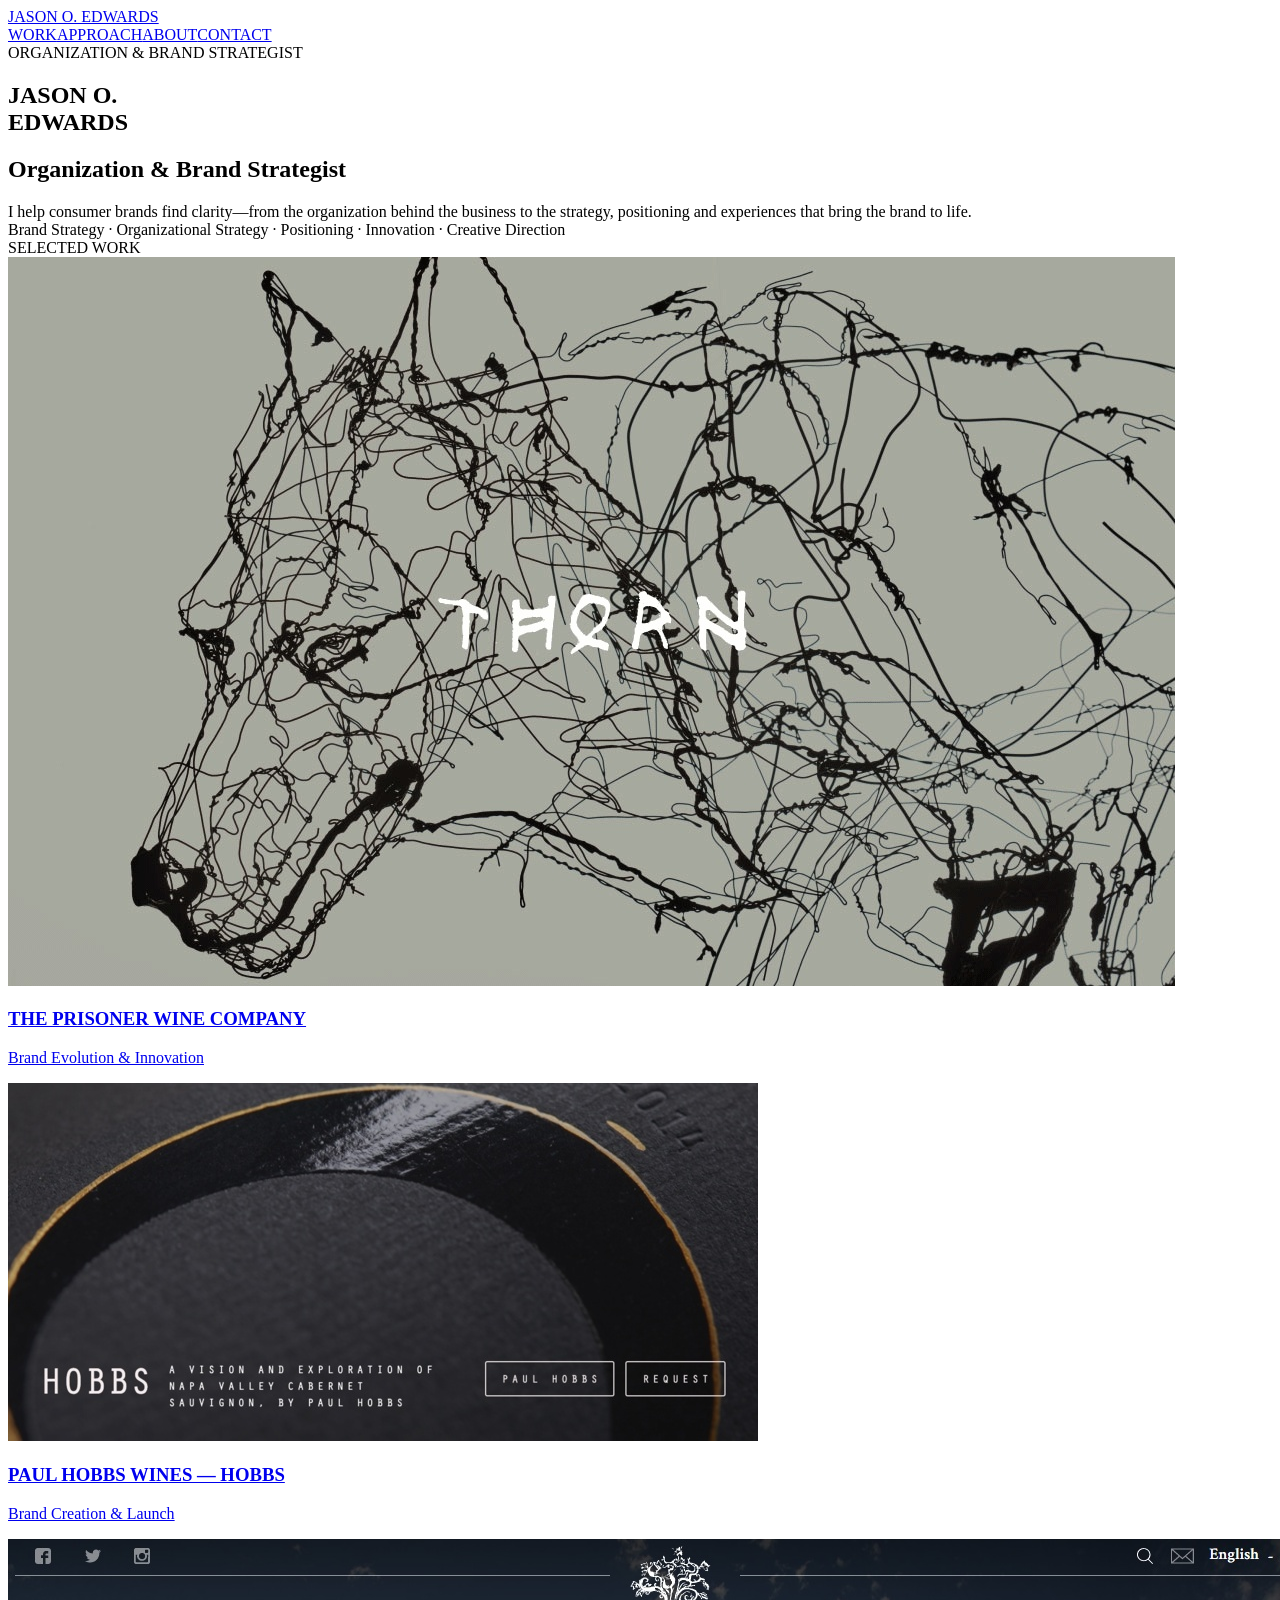
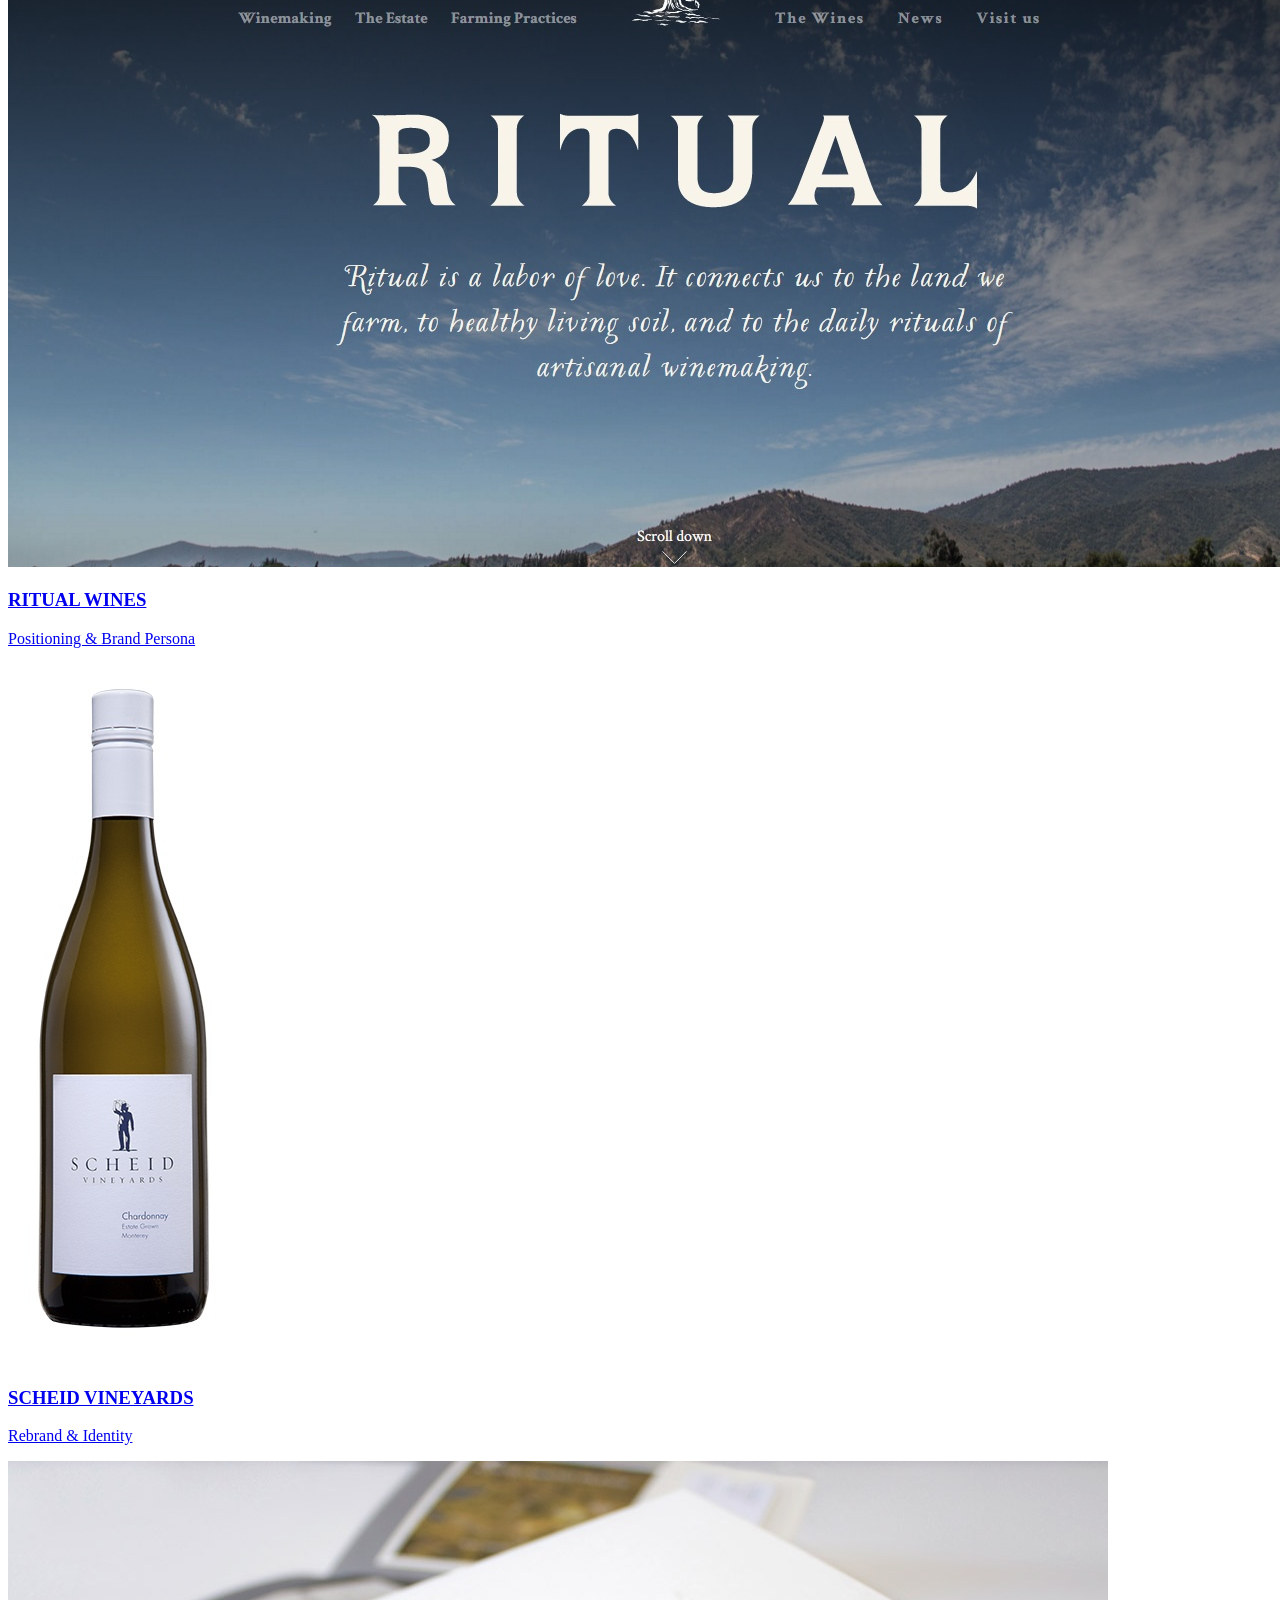
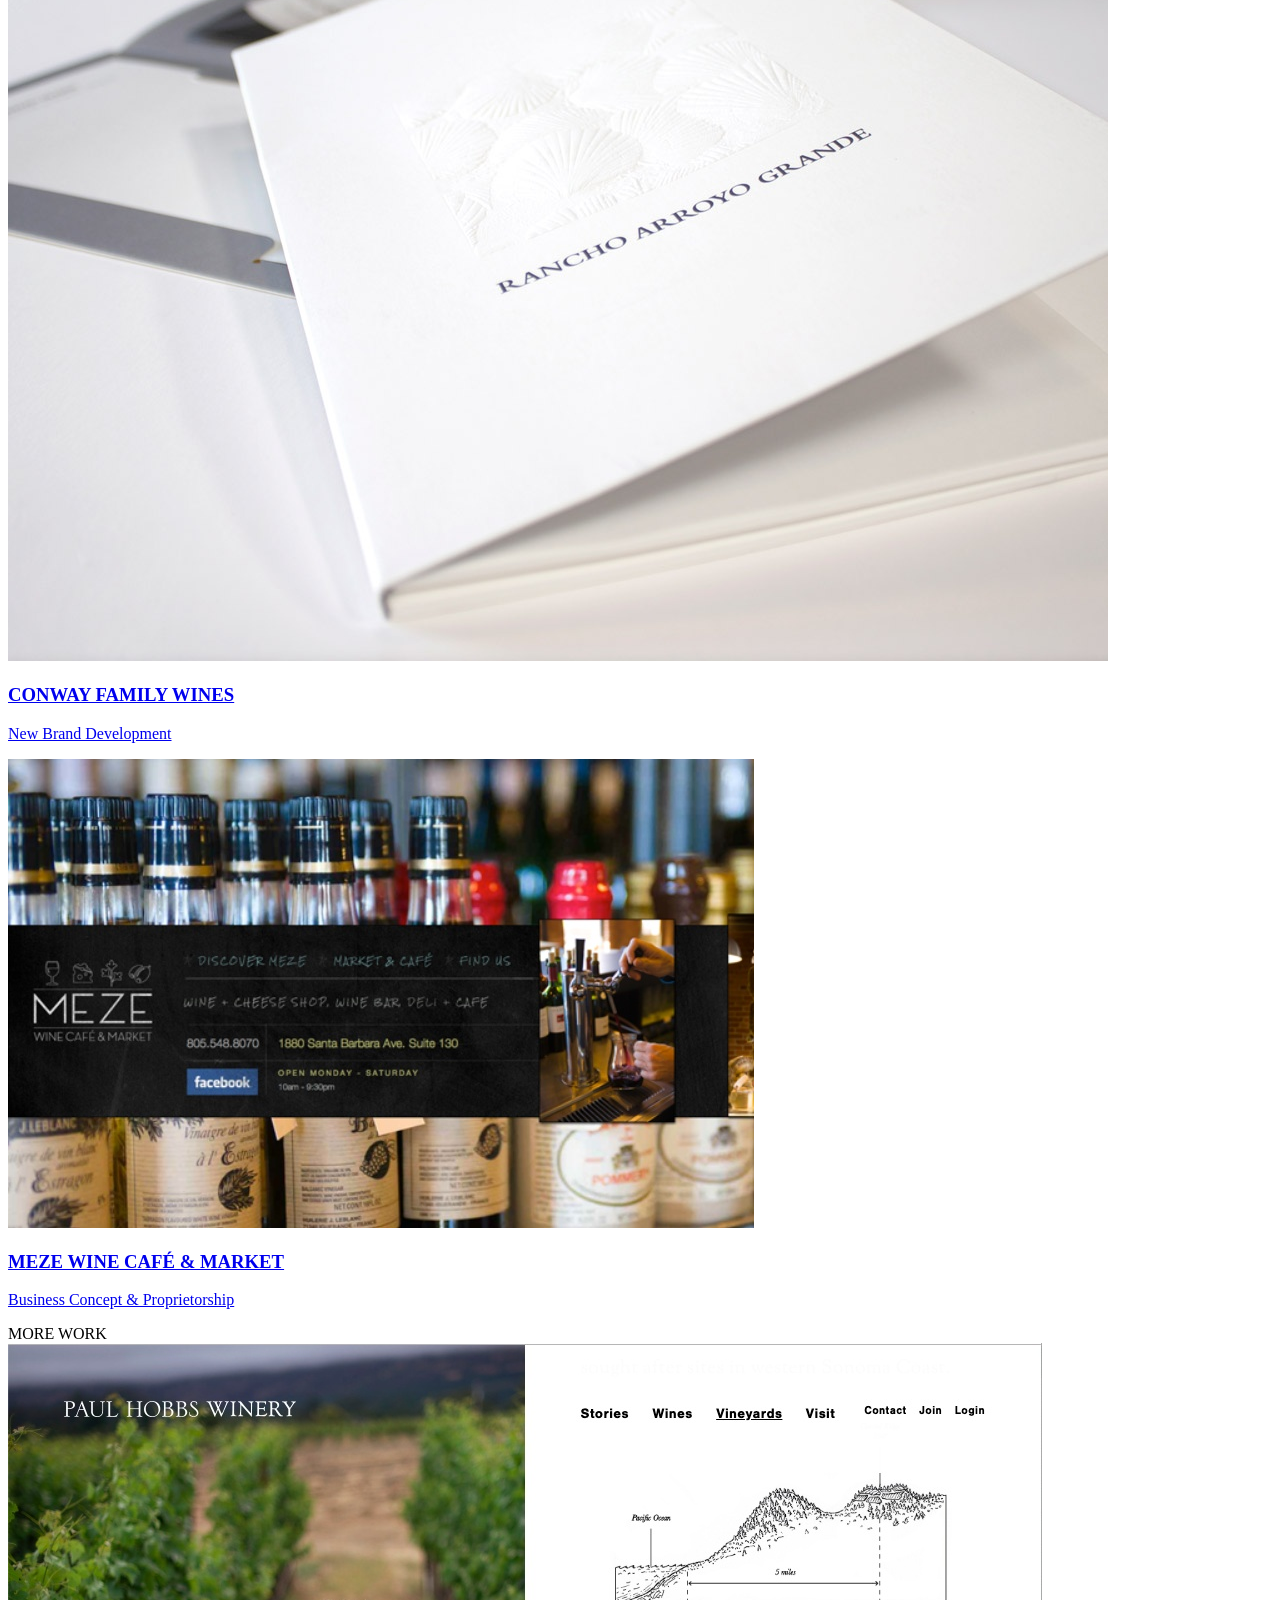
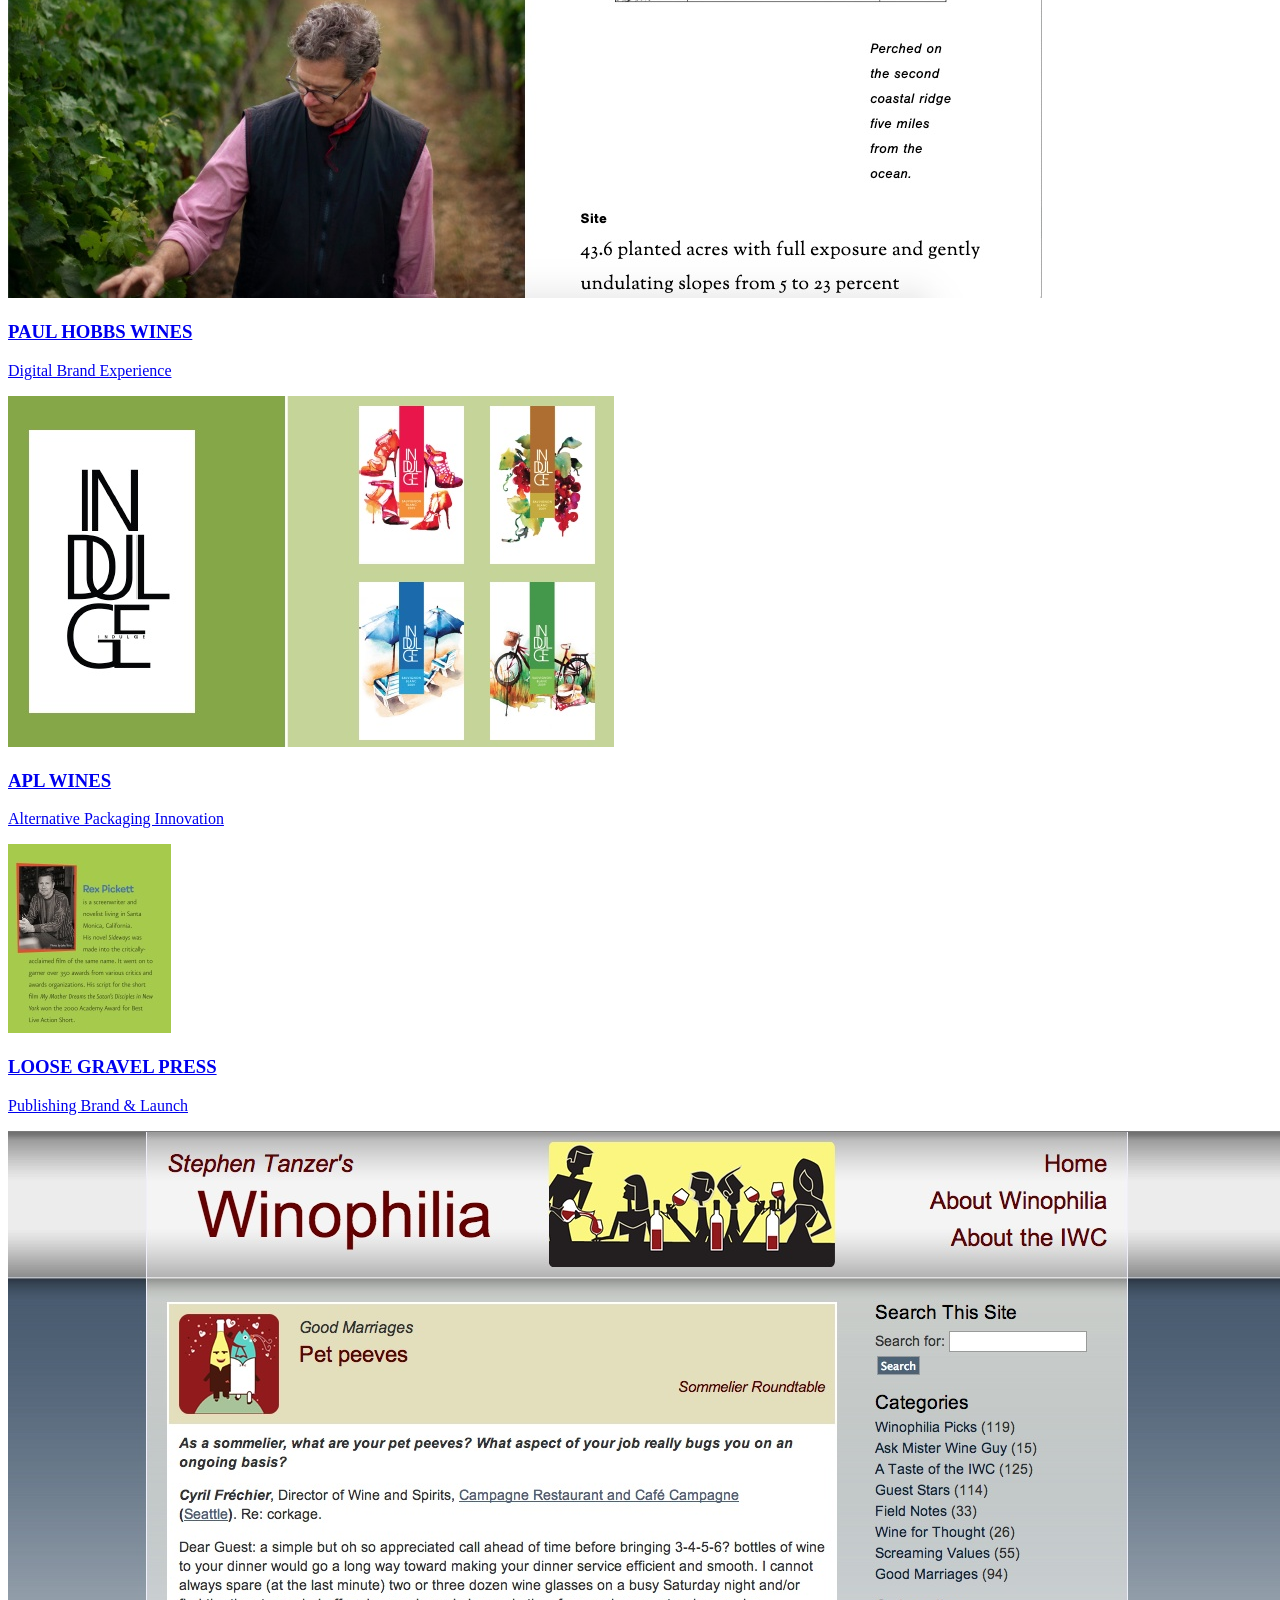
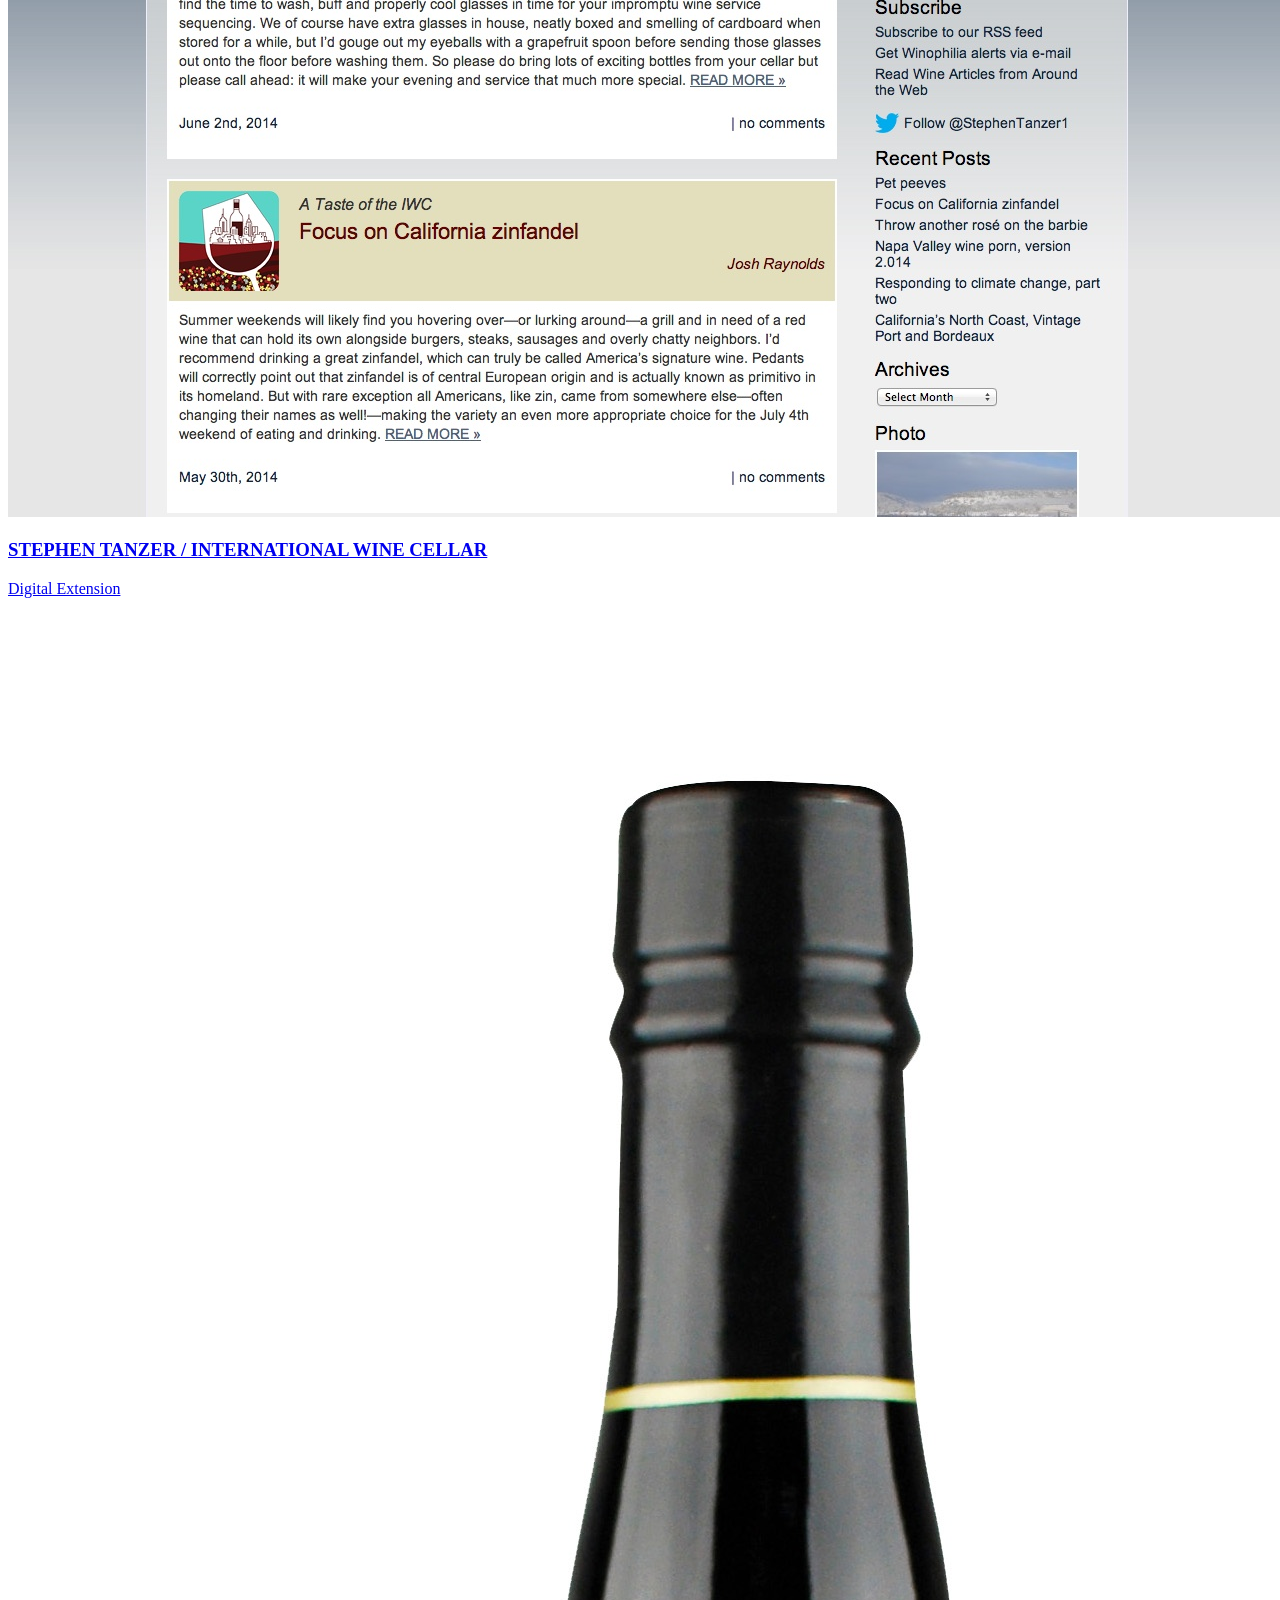
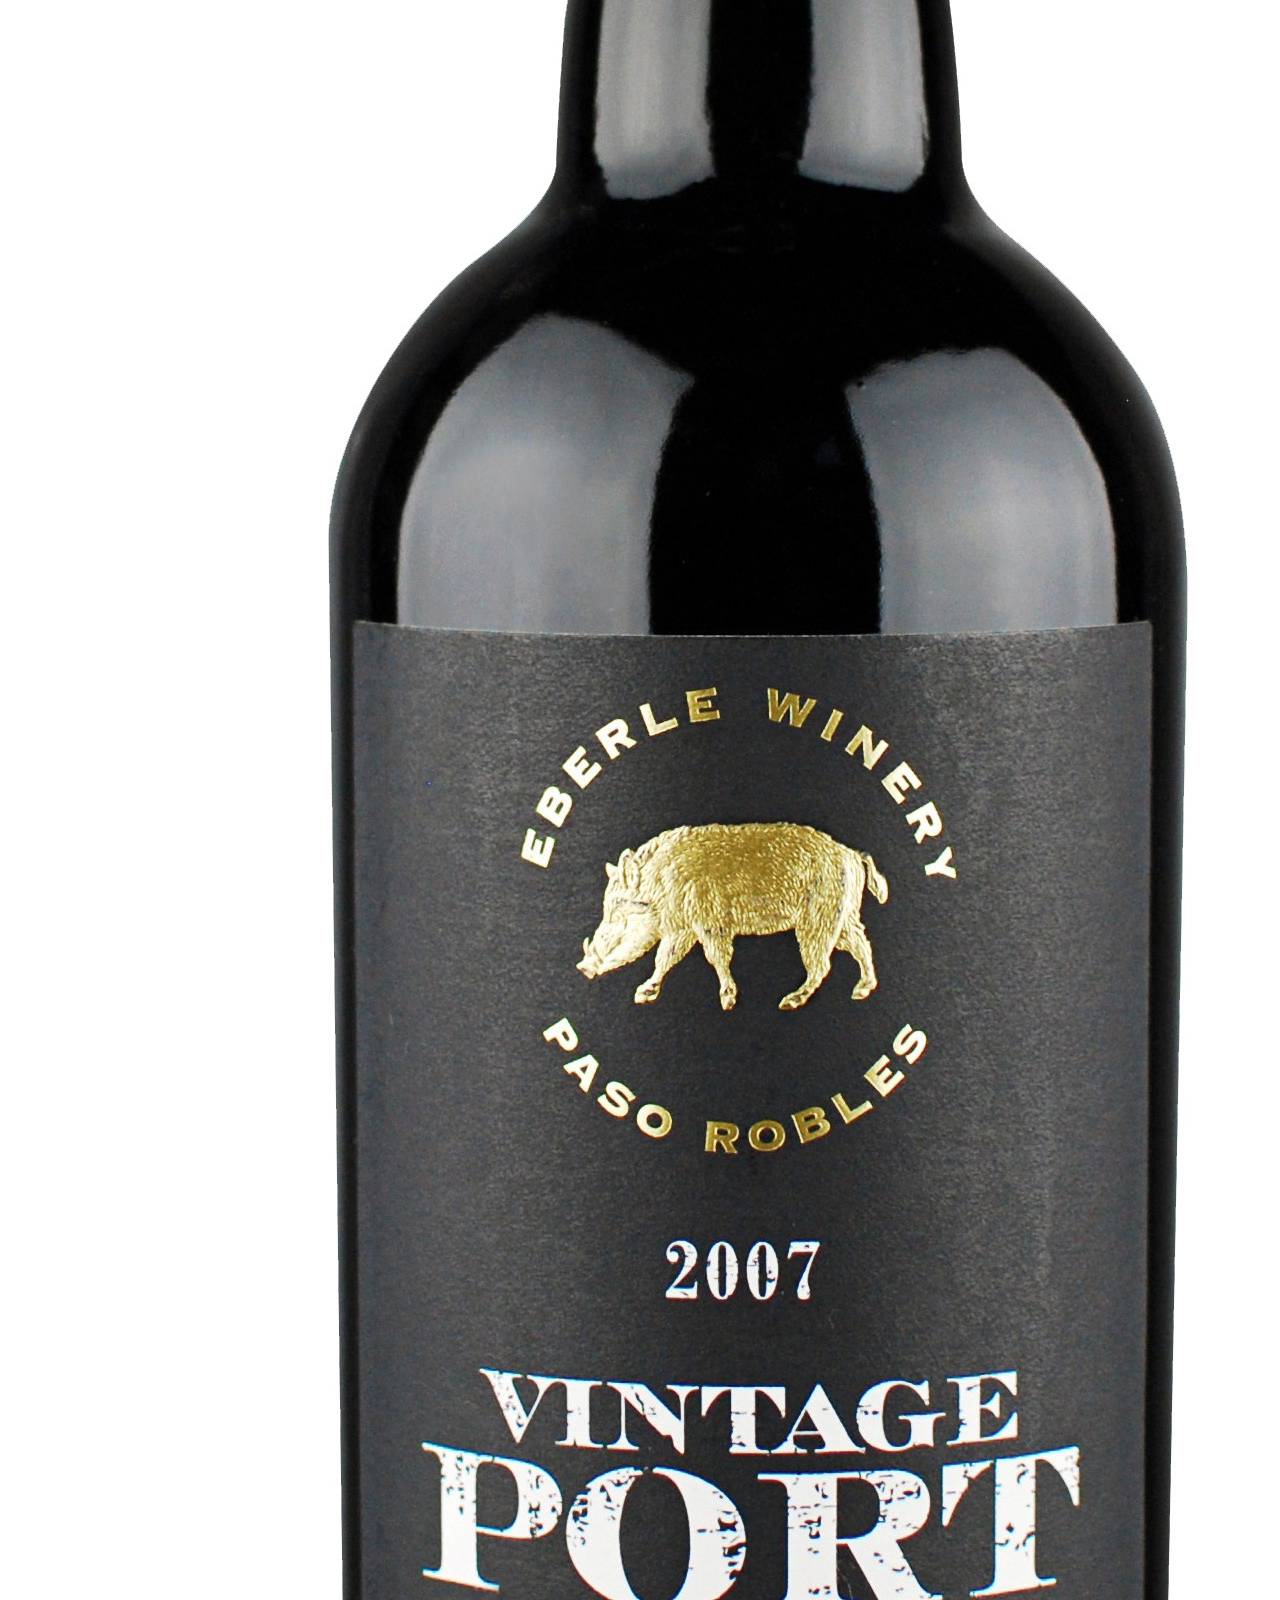
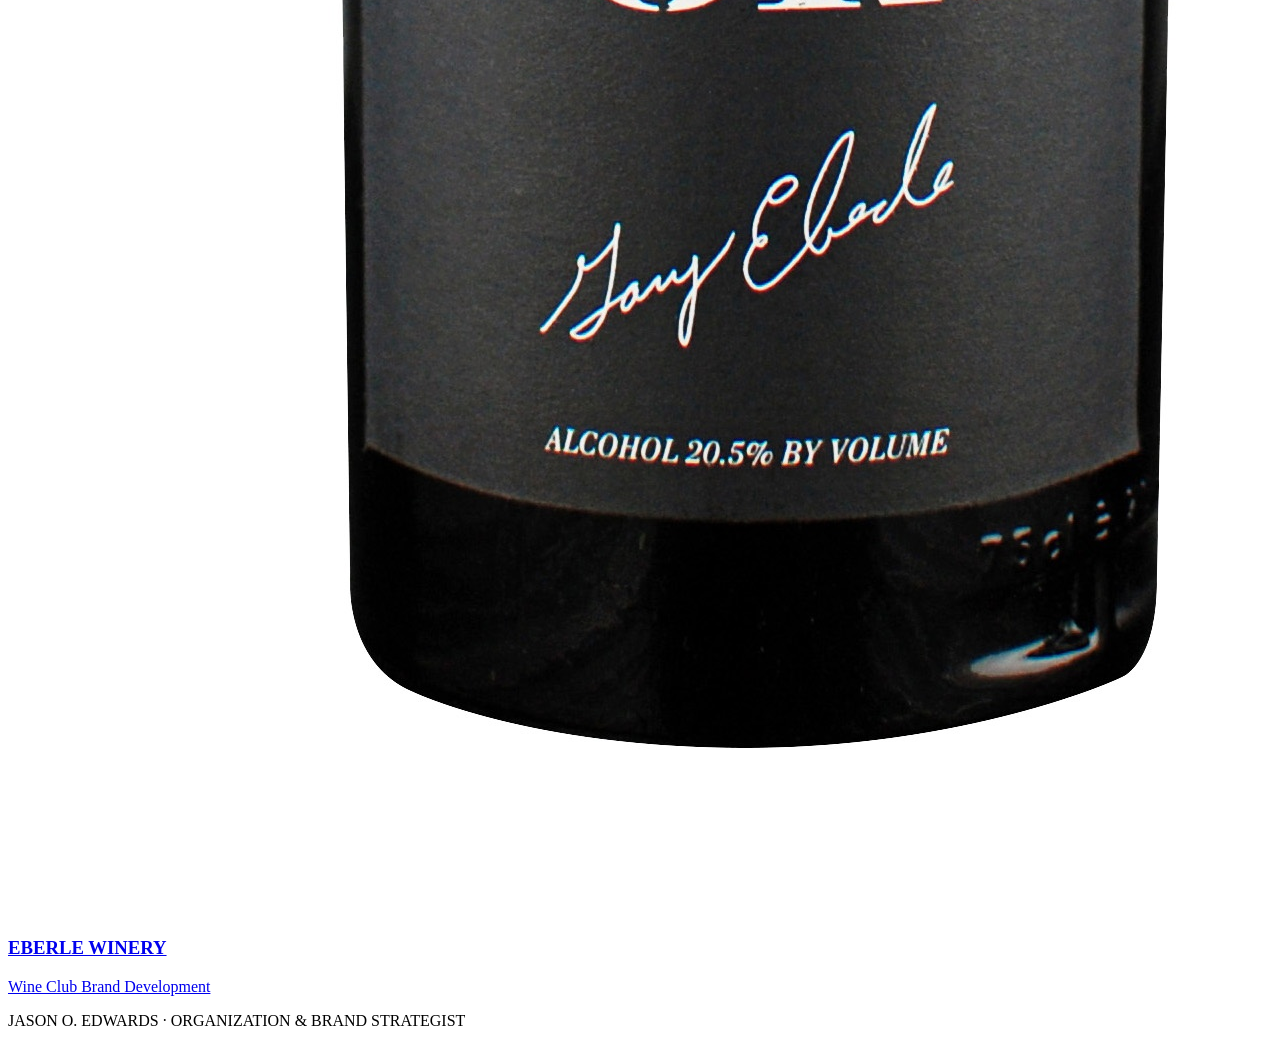
==== index.html @ 6b9a4d17 "Add files via upload" ====
<!doctype html><html><head><meta charset="utf-8"><meta name="viewport" content="width=device-width,initial-scale=1"><title>Jason O. Edwards — Organization &amp; Brand Strategist</title><link rel="stylesheet" href="style.css"></head><body><header><a class="brand" href="index.html">JASON O. EDWARDS</a><nav class="nav"><a href="index.html#work">WORK</a><a href="approach.html">APPROACH</a><a href="about.html">ABOUT</a><a href="contact.html">CONTACT</a></nav></header><main class="wrap"><section class="hero"><div class="eyebrow">ORGANIZATION & BRAND STRATEGIST</div><h1>JASON O.<br>EDWARDS</h1><h2>Organization & Brand Strategist</h2><div class="lede">I help consumer brands find clarity—from the organization behind the business to the strategy, positioning and experiences that bring the brand to life.</div><div class="services">Brand Strategy · Organizational Strategy · Positioning · Innovation · Creative Direction</div></section><section class="section" id="work"><div class="section-title">SELECTED WORK</div><div class="grid"><a class="tile" href="prisoner.html"><img src="assets/projects/prisoner/01.jpg"><h3>THE PRISONER WINE COMPANY</h3><p>Brand Evolution & Innovation</p></a><a class="tile" href="paul-hobbs-hobbs.html"><img src="assets/projects/paul-hobbs-hobbs/01.jpg"><h3>PAUL HOBBS WINES — HOBBS</h3><p>Brand Creation & Launch</p></a><a class="tile" href="ritual.html"><img src="assets/projects/ritual/01.jpg"><h3>RITUAL WINES</h3><p>Positioning & Brand Persona</p></a><a class="tile" href="scheid.html"><img src="assets/projects/scheid/01.jpg"><h3>SCHEID VINEYARDS</h3><p>Rebrand & Identity</p></a><a class="tile" href="conway.html"><img src="assets/projects/conway/01.jpg"><h3>CONWAY FAMILY WINES</h3><p>New Brand Development</p></a><a class="tile" href="meze.html"><img src="assets/projects/meze/01.jpg"><h3>MEZE WINE CAFÉ & MARKET</h3><p>Business Concept & Proprietorship</p></a></div></section><section class="section"><div class="section-title">MORE WORK</div><div class="grid"><a class="tile" href="paul-hobbs-digital.html"><img src="assets/projects/paul-hobbs-digital/01.jpg"><h3>PAUL HOBBS WINES</h3><p>Digital Brand Experience</p></a><a class="tile" href="apl.html"><img src="assets/projects/apl/01.jpg"><h3>APL WINES</h3><p>Alternative Packaging Innovation</p></a><a class="tile" href="loose-gravel.html"><img src="assets/projects/loose-gravel/01.jpg"><h3>LOOSE GRAVEL PRESS</h3><p>Publishing Brand & Launch</p></a><a class="tile" href="tanzer.html"><img src="assets/projects/tanzer/01.jpg"><h3>STEPHEN TANZER / INTERNATIONAL WINE CELLAR</h3><p>Digital Extension</p></a><a class="tile" href="eberle.html"><img src="assets/projects/eberle/01.jpg"><h3>EBERLE WINERY</h3><p>Wine Club Brand Development</p></a></div></section></main><footer>JASON O. EDWARDS · ORGANIZATION & BRAND STRATEGIST</footer></body></html>
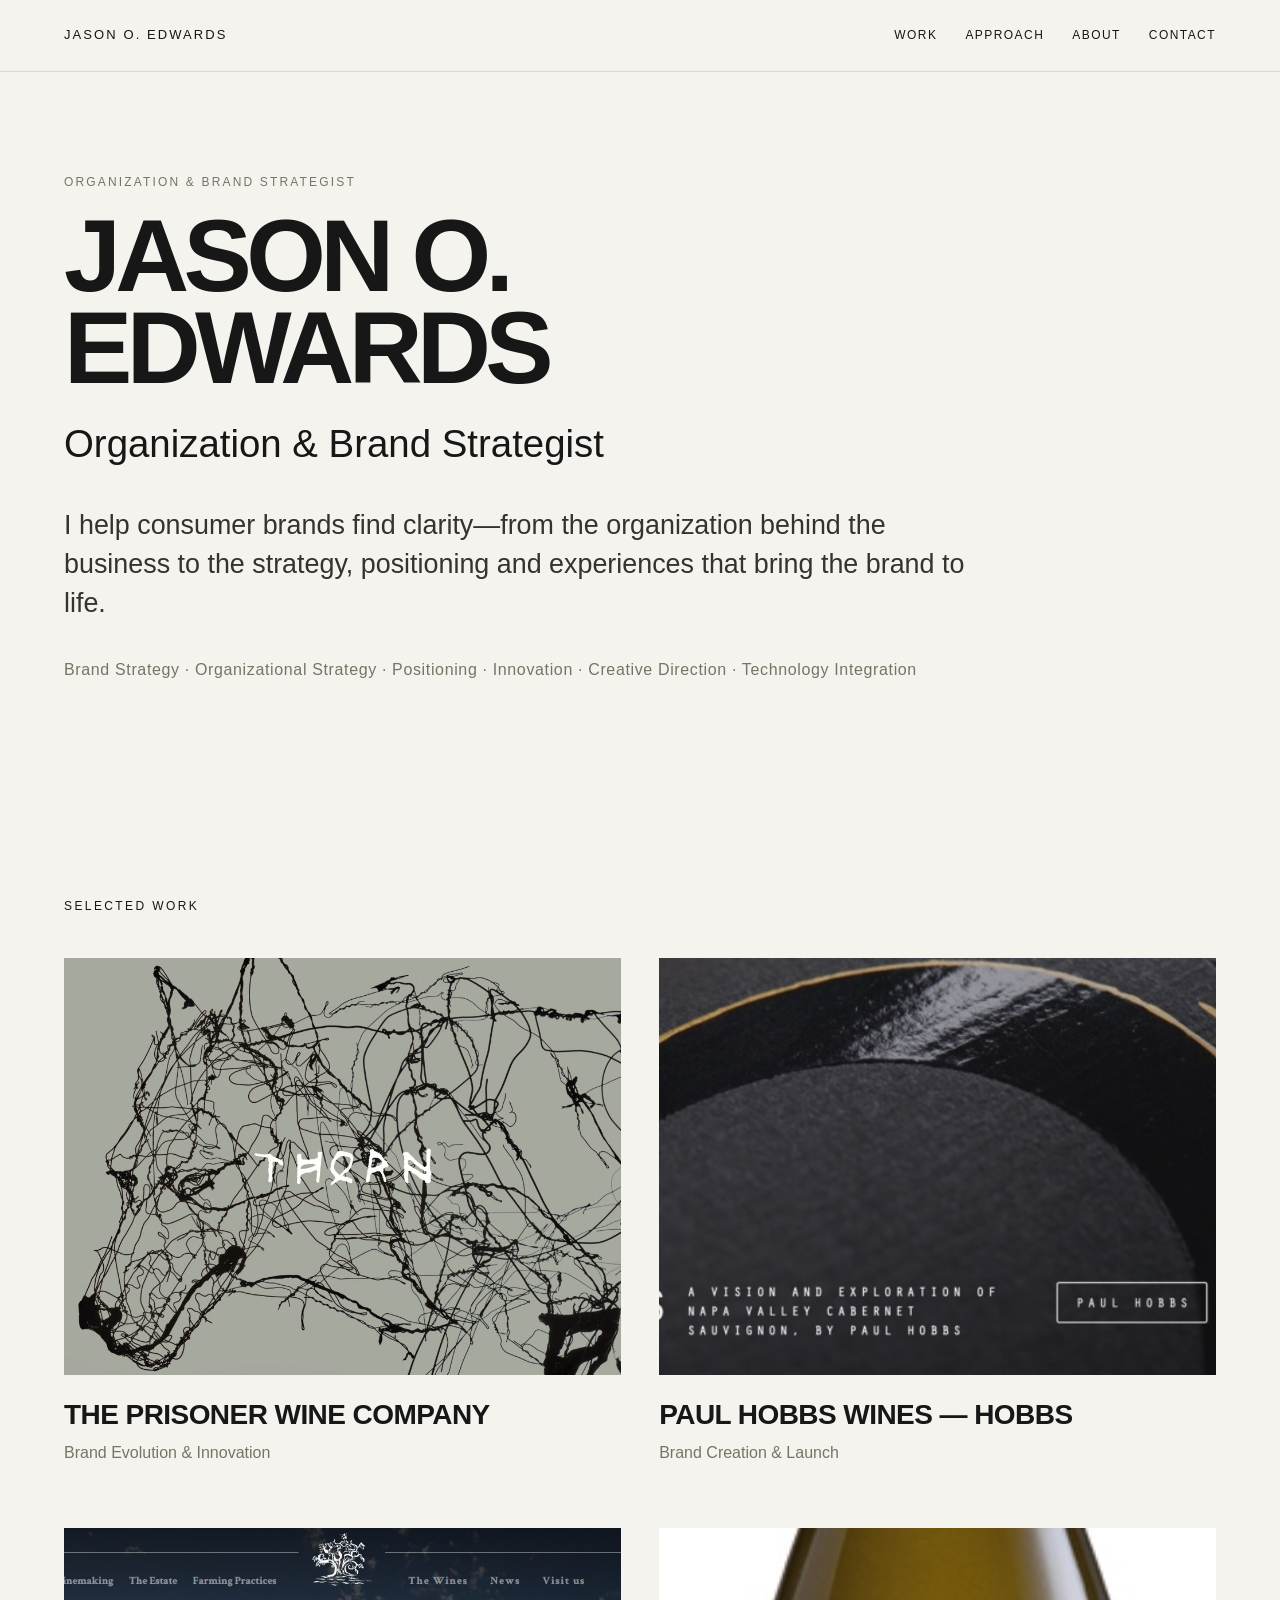
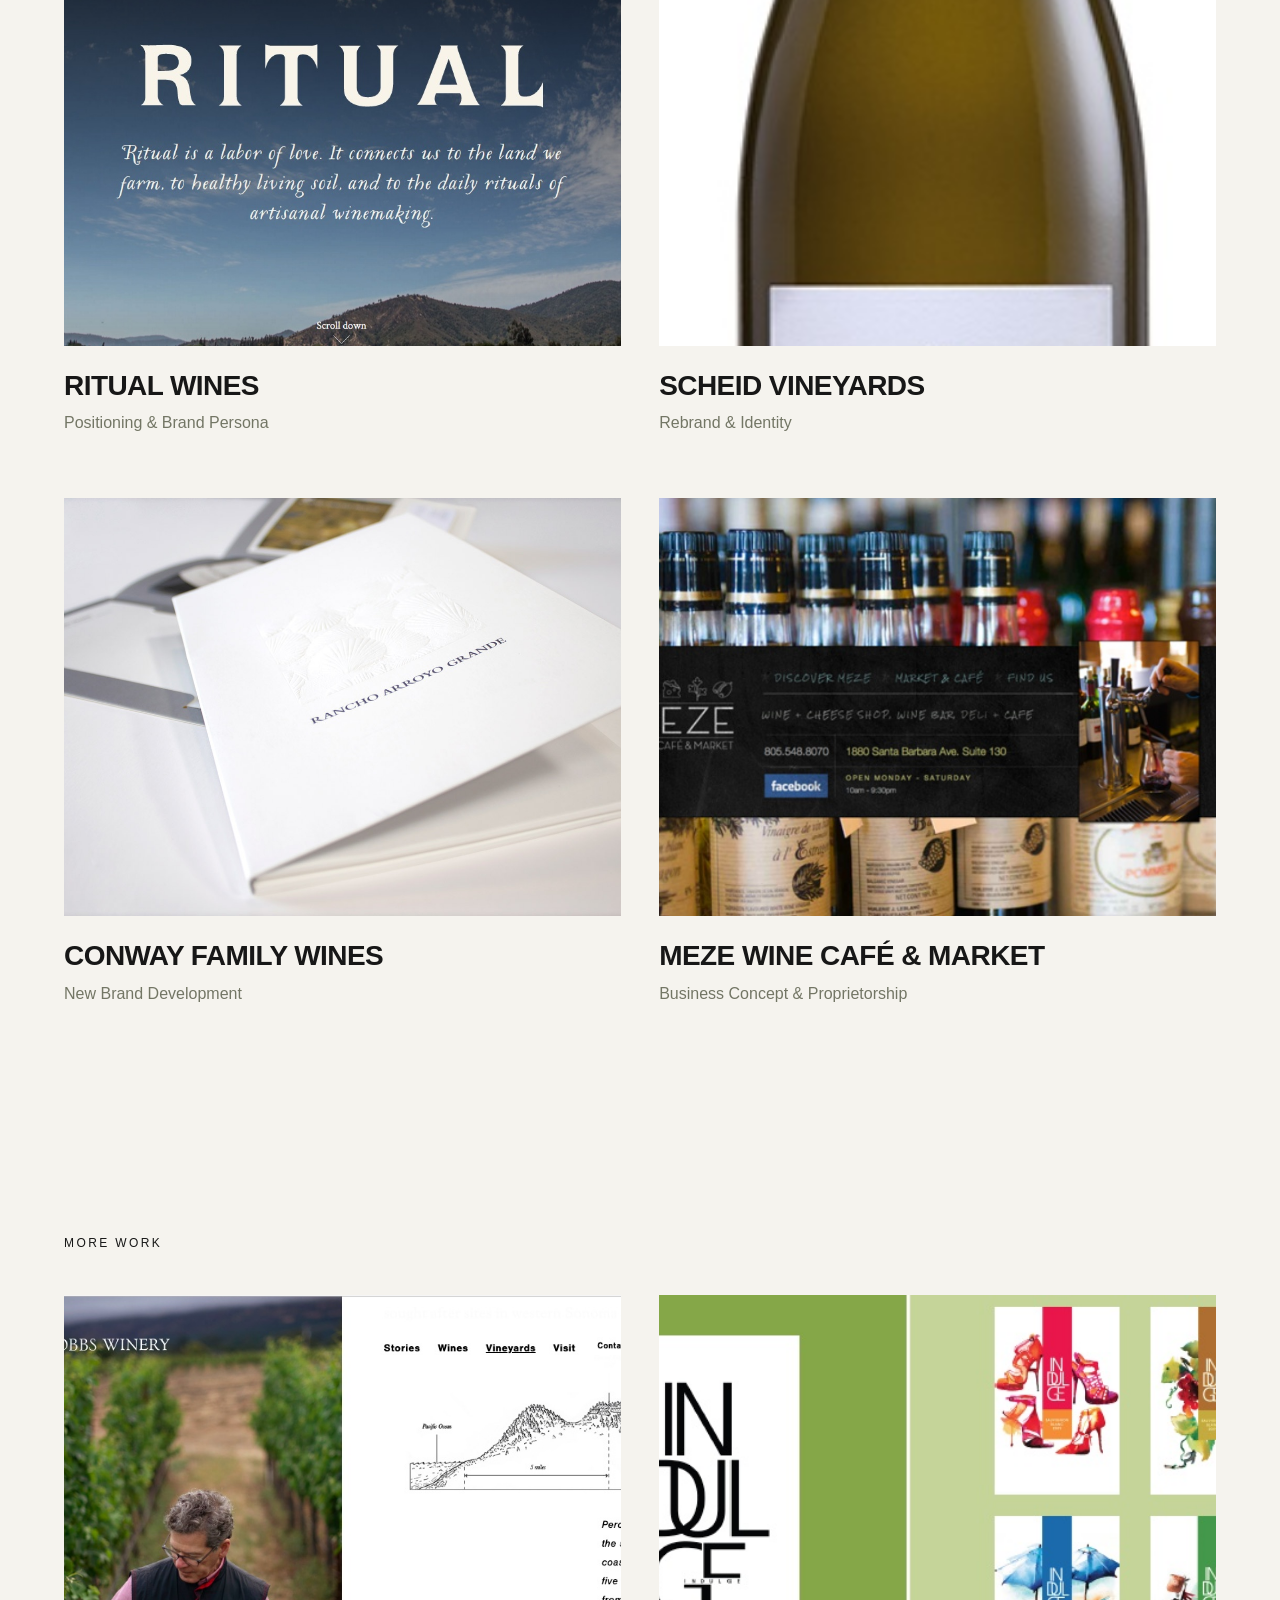
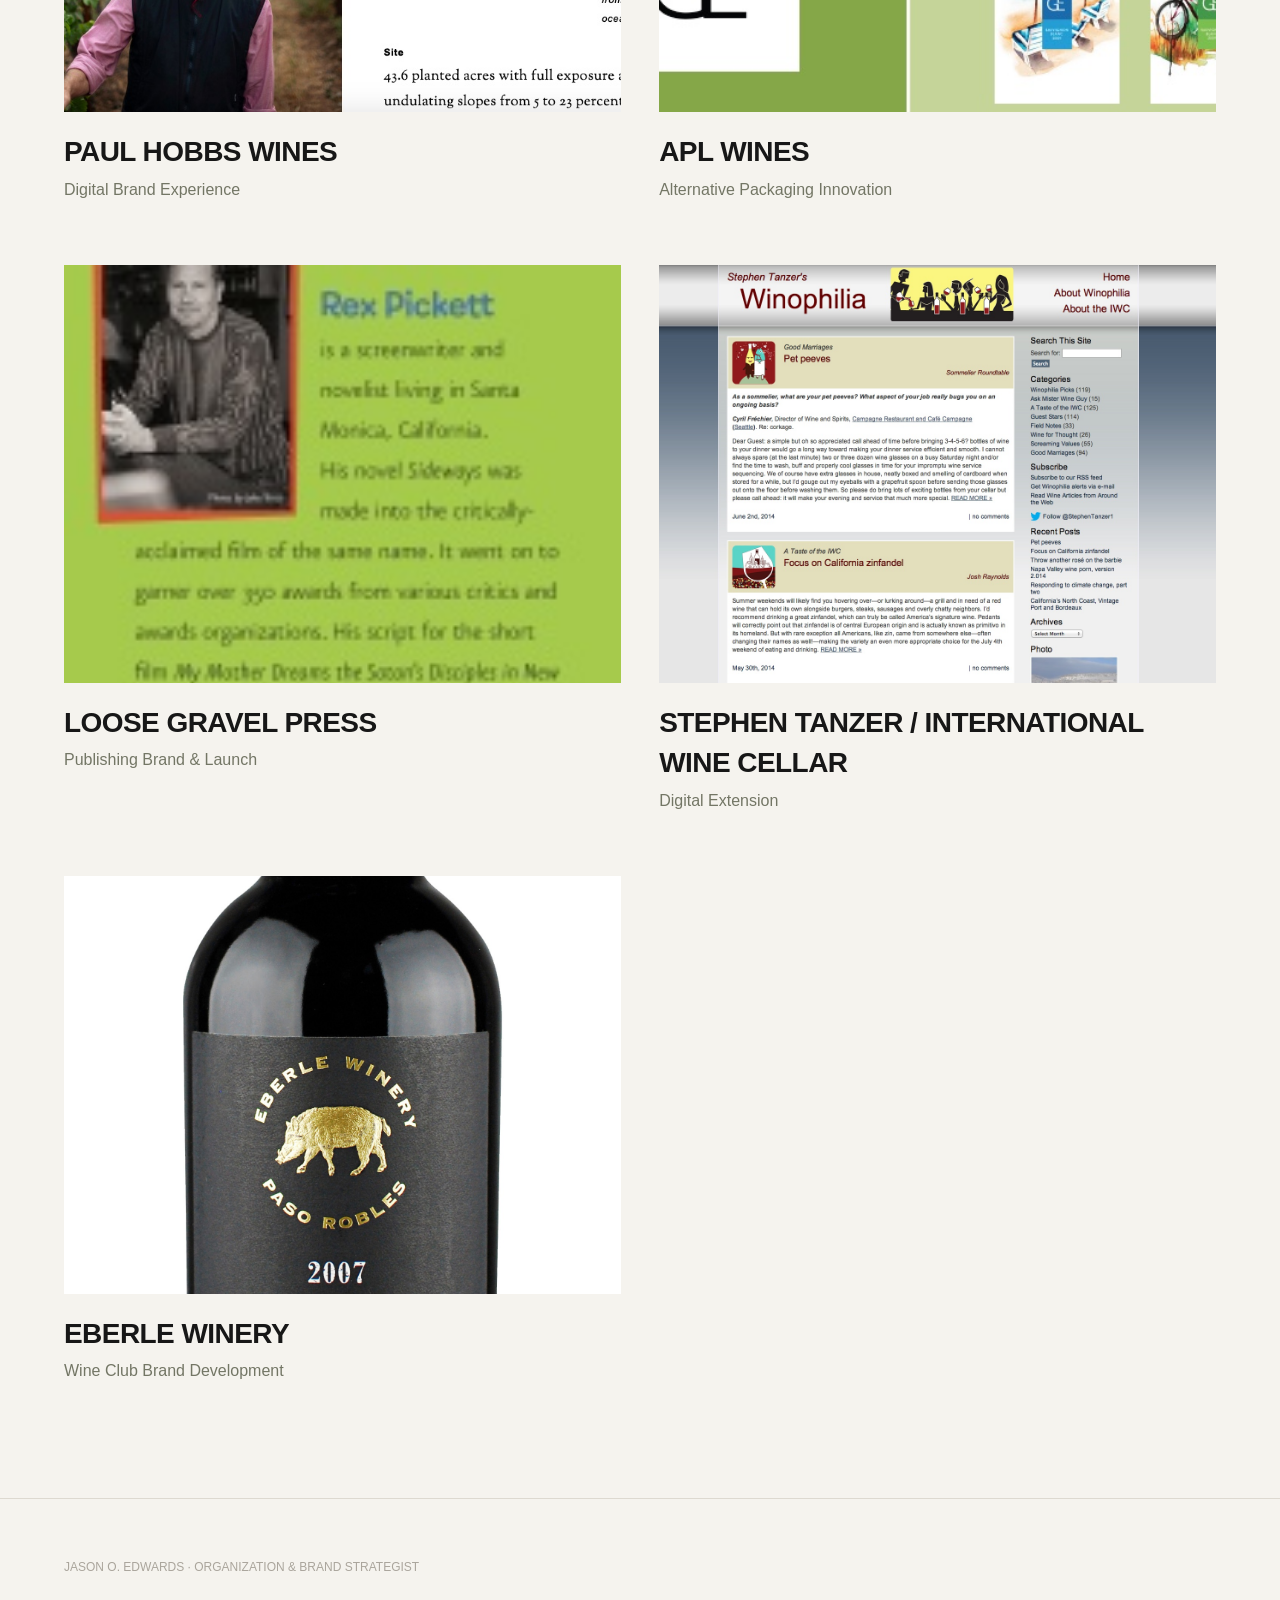
==== commit 85d780f7: "Update index.html" ====
--- a/index.html
+++ b/index.html
@@ -1 +1 @@
-<!doctype html><html><head><meta charset="utf-8"><meta name="viewport" content="width=device-width,initial-scale=1"><title>Jason O. Edwards — Organization &amp; Brand Strategist</title><link rel="stylesheet" href="style.css"></head><body><header><a class="brand" href="index.html">JASON O. EDWARDS</a><nav class="nav"><a href="index.html#work">WORK</a><a href="approach.html">APPROACH</a><a href="about.html">ABOUT</a><a href="contact.html">CONTACT</a></nav></header><main class="wrap"><section class="hero"><div class="eyebrow">ORGANIZATION & BRAND STRATEGIST</div><h1>JASON O.<br>EDWARDS</h1><h2>Organization & Brand Strategist</h2><div class="lede">I help consumer brands find clarity—from the organization behind the business to the strategy, positioning and experiences that bring the brand to life.</div><div class="services">Brand Strategy · Organizational Strategy · Positioning · Innovation · Creative Direction</div></section><section class="section" id="work"><div class="section-title">SELECTED WORK</div><div class="grid"><a class="tile" href="prisoner.html"><img src="assets/projects/prisoner/01.jpg"><h3>THE PRISONER WINE COMPANY</h3><p>Brand Evolution & Innovation</p></a><a class="tile" href="paul-hobbs-hobbs.html"><img src="assets/projects/paul-hobbs-hobbs/01.jpg"><h3>PAUL HOBBS WINES — HOBBS</h3><p>Brand Creation & Launch</p></a><a class="tile" href="ritual.html"><img src="assets/projects/ritual/01.jpg"><h3>RITUAL WINES</h3><p>Positioning & Brand Persona</p></a><a class="tile" href="scheid.html"><img src="assets/projects/scheid/01.jpg"><h3>SCHEID VINEYARDS</h3><p>Rebrand & Identity</p></a><a class="tile" href="conway.html"><img src="assets/projects/conway/01.jpg"><h3>CONWAY FAMILY WINES</h3><p>New Brand Development</p></a><a class="tile" href="meze.html"><img src="assets/projects/meze/01.jpg"><h3>MEZE WINE CAFÉ & MARKET</h3><p>Business Concept & Proprietorship</p></a></div></section><section class="section"><div class="section-title">MORE WORK</div><div class="grid"><a class="tile" href="paul-hobbs-digital.html"><img src="assets/projects/paul-hobbs-digital/01.jpg"><h3>PAUL HOBBS WINES</h3><p>Digital Brand Experience</p></a><a class="tile" href="apl.html"><img src="assets/projects/apl/01.jpg"><h3>APL WINES</h3><p>Alternative Packaging Innovation</p></a><a class="tile" href="loose-gravel.html"><img src="assets/projects/loose-gravel/01.jpg"><h3>LOOSE GRAVEL PRESS</h3><p>Publishing Brand & Launch</p></a><a class="tile" href="tanzer.html"><img src="assets/projects/tanzer/01.jpg"><h3>STEPHEN TANZER / INTERNATIONAL WINE CELLAR</h3><p>Digital Extension</p></a><a class="tile" href="eberle.html"><img src="assets/projects/eberle/01.jpg"><h3>EBERLE WINERY</h3><p>Wine Club Brand Development</p></a></div></section></main><footer>JASON O. EDWARDS · ORGANIZATION & BRAND STRATEGIST</footer></body></html>+<!doctype html><html><head><meta charset="utf-8"><meta name="viewport" content="width=device-width,initial-scale=1"><title>Jason O. Edwards — Organization &amp; Brand Strategist</title><link rel="stylesheet" href="style.css"></head><body><header><a class="brand" href="index.html">JASON O. EDWARDS</a><nav class="nav"><a href="index.html#work">WORK</a><a href="approach.html">APPROACH</a><a href="about.html">ABOUT</a><a href="contact.html">CONTACT</a></nav></header><main class="wrap"><section class="hero"><div class="eyebrow">ORGANIZATION & BRAND STRATEGIST</div><h1>JASON O.<br>EDWARDS</h1><h2>Organization & Brand Strategist</h2><div class="lede">I help consumer brands find clarity—from the organization behind the business to the strategy, positioning and experiences that bring the brand to life.</div><div class="services">Brand Strategy · Organizational Strategy · Positioning · Innovation · Creative Direction · Technology Integration</div></section><section class="section" id="work"><div class="section-title">SELECTED WORK</div><div class="grid"><a class="tile" href="prisoner.html"><img src="assets/projects/prisoner/01.jpg"><h3>THE PRISONER WINE COMPANY</h3><p>Brand Evolution & Innovation</p></a><a class="tile" href="paul-hobbs-hobbs.html"><img src="assets/projects/paul-hobbs-hobbs/01.jpg"><h3>PAUL HOBBS WINES — HOBBS</h3><p>Brand Creation & Launch</p></a><a class="tile" href="ritual.html"><img src="assets/projects/ritual/01.jpg"><h3>RITUAL WINES</h3><p>Positioning & Brand Persona</p></a><a class="tile" href="scheid.html"><img src="assets/projects/scheid/01.jpg"><h3>SCHEID VINEYARDS</h3><p>Rebrand & Identity</p></a><a class="tile" href="conway.html"><img src="assets/projects/conway/01.jpg"><h3>CONWAY FAMILY WINES</h3><p>New Brand Development</p></a><a class="tile" href="meze.html"><img src="assets/projects/meze/01.jpg"><h3>MEZE WINE CAFÉ & MARKET</h3><p>Business Concept & Proprietorship</p></a></div></section><section class="section"><div class="section-title">MORE WORK</div><div class="grid"><a class="tile" href="paul-hobbs-digital.html"><img src="assets/projects/paul-hobbs-digital/01.jpg"><h3>PAUL HOBBS WINES</h3><p>Digital Brand Experience</p></a><a class="tile" href="apl.html"><img src="assets/projects/apl/01.jpg"><h3>APL WINES</h3><p>Alternative Packaging Innovation</p></a><a class="tile" href="loose-gravel.html"><img src="assets/projects/loose-gravel/01.jpg"><h3>LOOSE GRAVEL PRESS</h3><p>Publishing Brand & Launch</p></a><a class="tile" href="tanzer.html"><img src="assets/projects/tanzer/01.jpg"><h3>STEPHEN TANZER / INTERNATIONAL WINE CELLAR</h3><p>Digital Extension</p></a><a class="tile" href="eberle.html"><img src="assets/projects/eberle/01.jpg"><h3>EBERLE WINERY</h3><p>Wine Club Brand Development</p></a></div></section></main><footer>JASON O. EDWARDS · ORGANIZATION & BRAND STRATEGIST</footer></body></html>
--- a/style.css
+++ b/style.css
@@ -0,0 +1 @@
+*{box-sizing:border-box}html{scroll-behavior:smooth}body{margin:0;background:#F5F3EE;color:#171717;font-family:Arial,Helvetica,sans-serif;line-height:1.45}a{color:inherit;text-decoration:none}header{position:sticky;top:0;z-index:10;background:rgba(245,243,238,.94);backdrop-filter:blur(8px);display:flex;justify-content:space-between;align-items:center;padding:26px 5vw;border-bottom:1px solid #ddd9d0}.brand{font-size:13px;letter-spacing:.16em}.nav{display:flex;gap:28px;font-size:12px;letter-spacing:.12em}.wrap{width:min(1400px,90vw);margin:auto}.hero{min-height:76vh;display:flex;flex-direction:column;justify-content:center;padding:8vw 0}.eyebrow,.kicker{font-size:12px;letter-spacing:.18em;color:#737665;text-transform:uppercase}.hero h1,.project-head h1{font-size:clamp(54px,8vw,120px);line-height:.9;letter-spacing:-.055em;margin:18px 0 22px}.hero h2{font-size:clamp(25px,3vw,44px);font-weight:400;margin:0 0 34px}.lede{font-size:clamp(20px,2.1vw,31px);max-width:930px;color:#34332f}.services{margin-top:35px;color:#737665;letter-spacing:.04em}.section{padding:9vw 0}.section-title{font-size:12px;letter-spacing:.2em;margin-bottom:42px}.grid{display:grid;grid-template-columns:repeat(2,1fr);gap:5vw 3vw}.tile img{width:100%;aspect-ratio:4/3;object-fit:cover;display:block}.tile h3{font-size:28px;margin:20px 0 5px;letter-spacing:-.02em}.tile p{margin:0;color:#737665}.project-head{padding:8vw 0 5vw}.project-head h1{font-size:clamp(48px,7vw,100px)}.project-title{font-size:clamp(26px,3vw,45px);font-weight:400;margin:10px 0 30px}.meta{display:grid;grid-template-columns:1fr 1fr;gap:50px;margin:55px 0}.meta h4{font-size:11px;letter-spacing:.16em;margin:0 0 8px;color:#737665}.meta p{margin:0;font-size:17px}.gallery img{width:100%;display:block;margin-bottom:3vw;max-height:950px;object-fit:contain;background:#eeeae2}.gallery .pair{display:grid;grid-template-columns:1fr 1fr;gap:3vw}.subhead{font-size:12px;letter-spacing:.18em;color:#737665;margin:5vw 0 2vw}.text-page{max-width:1000px;padding:9vw 0}.text-page h1{font-size:clamp(48px,7vw,92px);line-height:.95;letter-spacing:-.05em}.text-page .big{font-size:clamp(24px,3vw,40px);max-width:950px}.pillars{display:grid;grid-template-columns:repeat(2,1fr);gap:55px;margin-top:80px}.pillars h3{font-size:30px;margin-bottom:8px}.pillars p{color:#737665}.about-grid{display:grid;grid-template-columns:1.2fr .8fr;gap:7vw;align-items:start}.about-grid img{width:100%}.buttons{display:flex;gap:12px;margin-top:30px}.btn{border:1px solid #171717;padding:14px 20px;font-size:12px;letter-spacing:.12em}.btn.fill{background:#171717;color:#F5F3EE}footer{padding:60px 5vw;color:#AAA59C;font-size:12px;border-top:1px solid #ddd9d0}@media(max-width:760px){.nav{gap:12px;font-size:10px}.grid,.meta,.gallery .pair,.pillars,.about-grid{grid-template-columns:1fr}.hero{min-height:70vh}.section{padding:70px 0}}
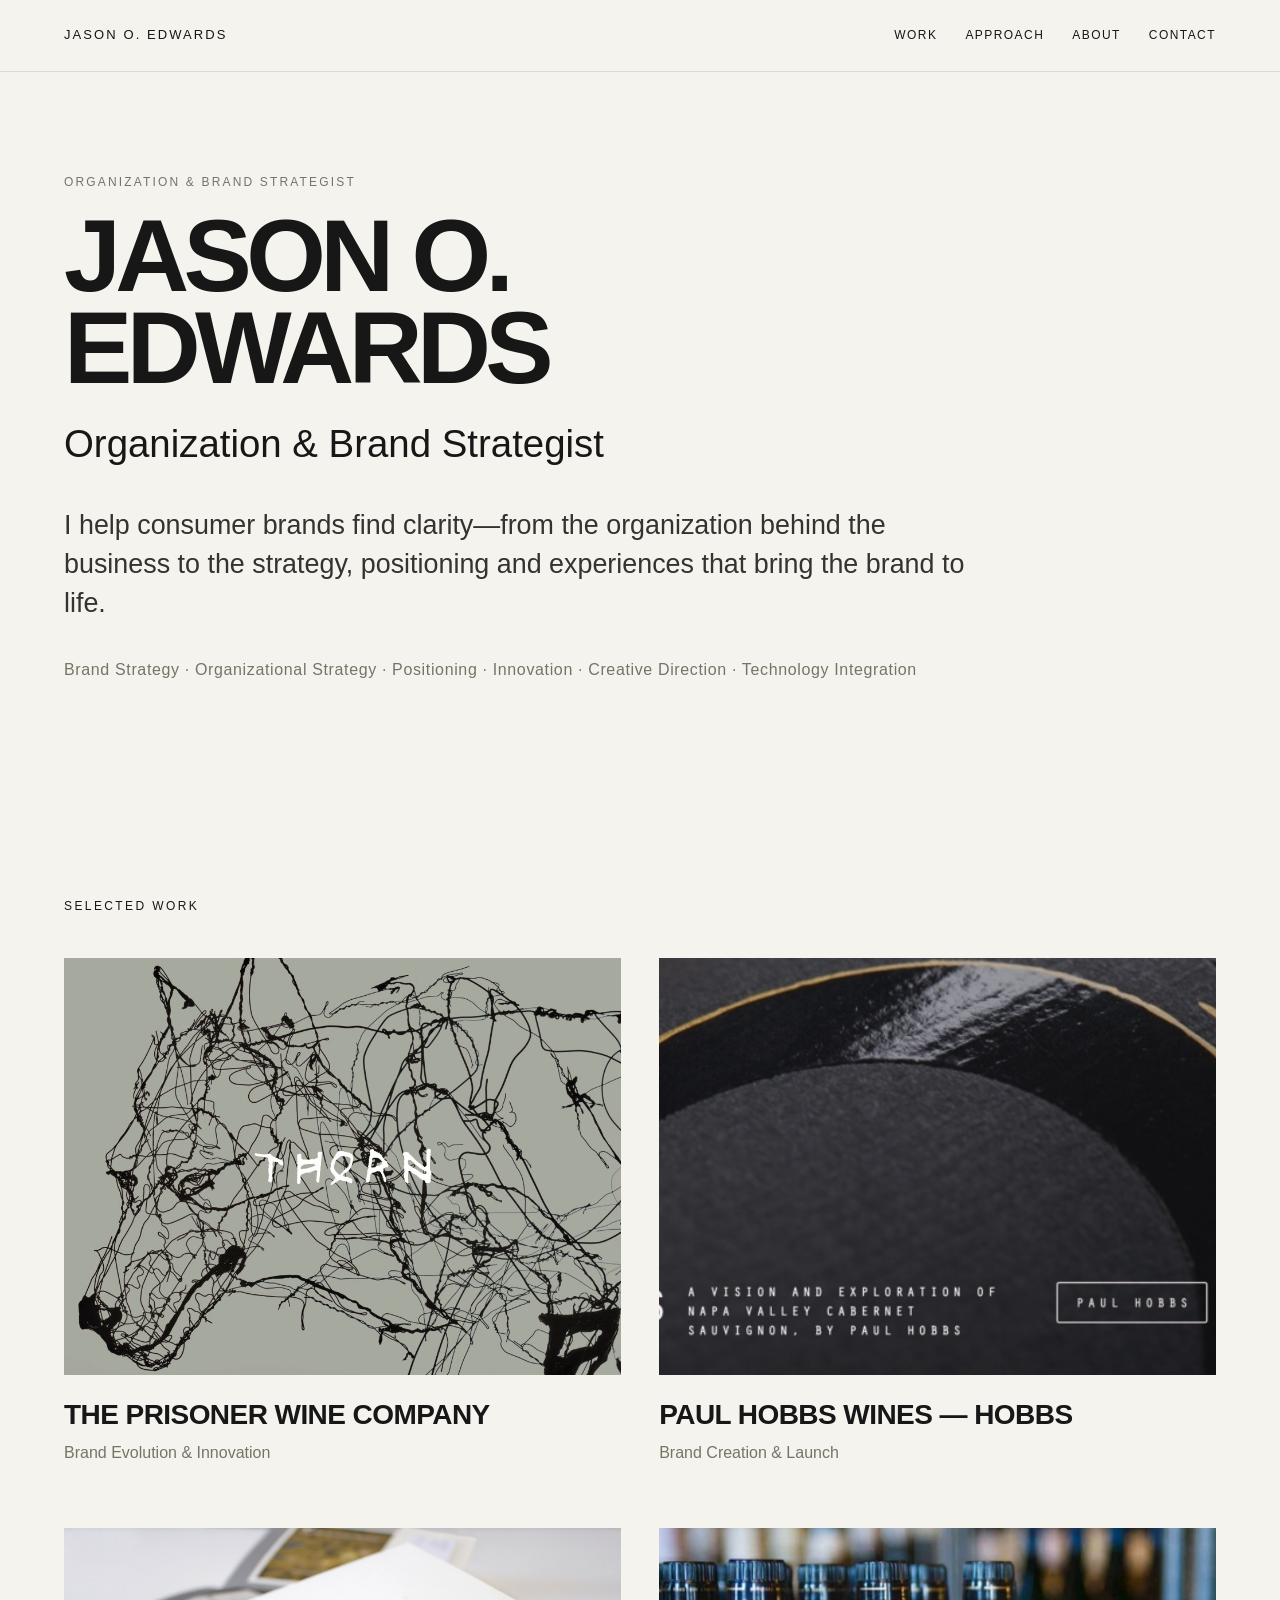
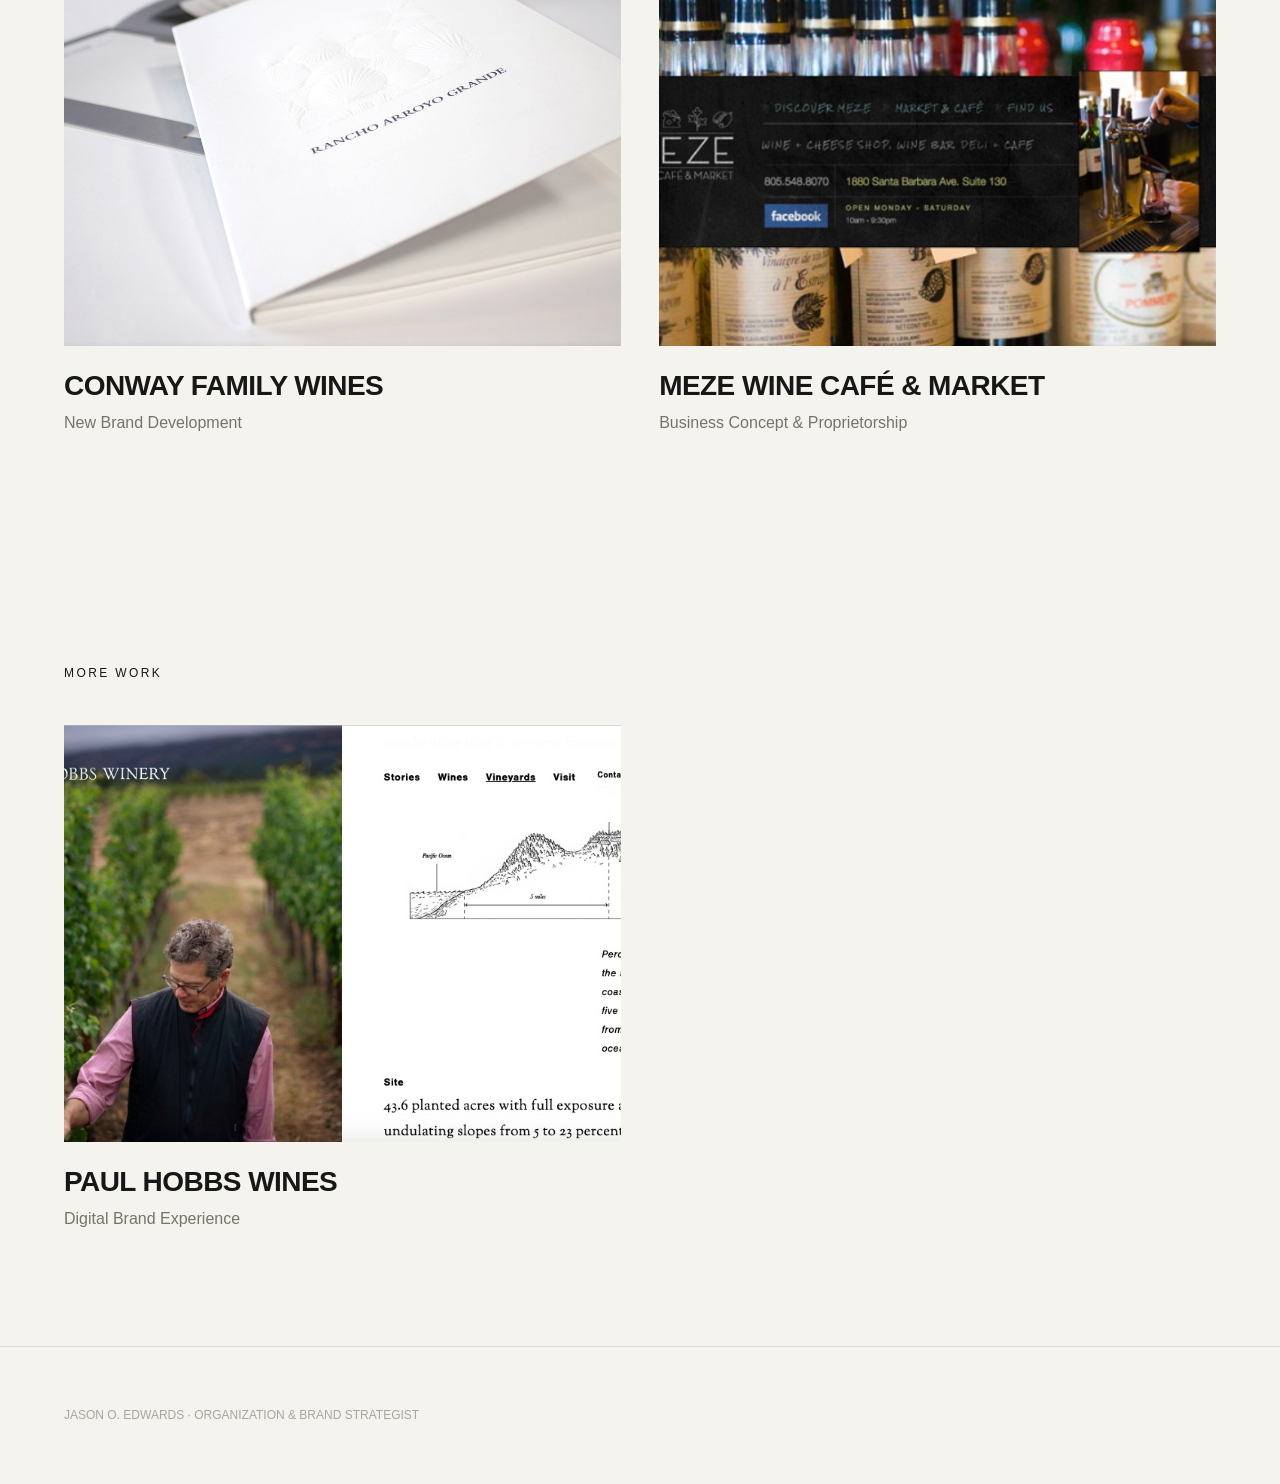
==== commit ac52f105: "Update index.html" ====
--- a/index.html
+++ b/index.html
@@ -1 +1 @@
-<!doctype html><html><head><meta charset="utf-8"><meta name="viewport" content="width=device-width,initial-scale=1"><title>Jason O. Edwards — Organization &amp; Brand Strategist</title><link rel="stylesheet" href="style.css"></head><body><header><a class="brand" href="index.html">JASON O. EDWARDS</a><nav class="nav"><a href="index.html#work">WORK</a><a href="approach.html">APPROACH</a><a href="about.html">ABOUT</a><a href="contact.html">CONTACT</a></nav></header><main class="wrap"><section class="hero"><div class="eyebrow">ORGANIZATION & BRAND STRATEGIST</div><h1>JASON O.<br>EDWARDS</h1><h2>Organization & Brand Strategist</h2><div class="lede">I help consumer brands find clarity—from the organization behind the business to the strategy, positioning and experiences that bring the brand to life.</div><div class="services">Brand Strategy · Organizational Strategy · Positioning · Innovation · Creative Direction · Technology Integration</div></section><section class="section" id="work"><div class="section-title">SELECTED WORK</div><div class="grid"><a class="tile" href="prisoner.html"><img src="assets/projects/prisoner/01.jpg"><h3>THE PRISONER WINE COMPANY</h3><p>Brand Evolution & Innovation</p></a><a class="tile" href="paul-hobbs-hobbs.html"><img src="assets/projects/paul-hobbs-hobbs/01.jpg"><h3>PAUL HOBBS WINES — HOBBS</h3><p>Brand Creation & Launch</p></a><a class="tile" href="ritual.html"><img src="assets/projects/ritual/01.jpg"><h3>RITUAL WINES</h3><p>Positioning & Brand Persona</p></a><a class="tile" href="scheid.html"><img src="assets/projects/scheid/01.jpg"><h3>SCHEID VINEYARDS</h3><p>Rebrand & Identity</p></a><a class="tile" href="conway.html"><img src="assets/projects/conway/01.jpg"><h3>CONWAY FAMILY WINES</h3><p>New Brand Development</p></a><a class="tile" href="meze.html"><img src="assets/projects/meze/01.jpg"><h3>MEZE WINE CAFÉ & MARKET</h3><p>Business Concept & Proprietorship</p></a></div></section><section class="section"><div class="section-title">MORE WORK</div><div class="grid"><a class="tile" href="paul-hobbs-digital.html"><img src="assets/projects/paul-hobbs-digital/01.jpg"><h3>PAUL HOBBS WINES</h3><p>Digital Brand Experience</p></a><a class="tile" href="apl.html"><img src="assets/projects/apl/01.jpg"><h3>APL WINES</h3><p>Alternative Packaging Innovation</p></a><a class="tile" href="loose-gravel.html"><img src="assets/projects/loose-gravel/01.jpg"><h3>LOOSE GRAVEL PRESS</h3><p>Publishing Brand & Launch</p></a><a class="tile" href="tanzer.html"><img src="assets/projects/tanzer/01.jpg"><h3>STEPHEN TANZER / INTERNATIONAL WINE CELLAR</h3><p>Digital Extension</p></a><a class="tile" href="eberle.html"><img src="assets/projects/eberle/01.jpg"><h3>EBERLE WINERY</h3><p>Wine Club Brand Development</p></a></div></section></main><footer>JASON O. EDWARDS · ORGANIZATION & BRAND STRATEGIST</footer></body></html>
+<!doctype html><html><head><meta charset="utf-8"><meta name="viewport" content="width=device-width,initial-scale=1"><title>Jason O. Edwards — Organization &amp; Brand Strategist</title><link rel="stylesheet" href="style.css"></head><body><header><a class="brand" href="index.html">JASON O. EDWARDS</a><nav class="nav"><a href="index.html#work">WORK</a><a href="approach.html">APPROACH</a><a href="about.html">ABOUT</a><a href="contact.html">CONTACT</a></nav></header><main class="wrap"><section class="hero"><div class="eyebrow">ORGANIZATION & BRAND STRATEGIST</div><h1>JASON O.<br>EDWARDS</h1><h2>Organization & Brand Strategist</h2><div class="lede">I help consumer brands find clarity—from the organization behind the business to the strategy, positioning and experiences that bring the brand to life.</div><div class="services">Brand Strategy · Organizational Strategy · Positioning · Innovation · Creative Direction · Technology Integration</div></section><section class="section" id="work"><div class="section-title">SELECTED WORK</div><div class="grid"><a class="tile" href="prisoner.html"><img src="assets/projects/prisoner/01.jpg"><h3>THE PRISONER WINE COMPANY</h3><p>Brand Evolution & Innovation</p></a><a class="tile" href="paul-hobbs-hobbs.html"><img src="assets/projects/paul-hobbs-hobbs/01.jpg"><h3>PAUL HOBBS WINES — HOBBS</h3><p>Brand Creation & Launch</p></a><a class="tile" href="conway.html"><img src="assets/projects/conway/01.jpg"><h3>CONWAY FAMILY WINES</h3><p>New Brand Development</p></a><a class="tile" href="meze.html"><img src="assets/projects/meze/01.jpg"><h3>MEZE WINE CAFÉ & MARKET</h3><p>Business Concept & Proprietorship</p></a></div></section><section class="section"><div class="section-title">MORE WORK</div><div class="grid"><a class="tile" href="paul-hobbs-digital.html"><img src="assets/projects/paul-hobbs-digital/01.jpg"><h3>PAUL HOBBS WINES</h3><p>Digital Brand Experience</p></a></div></section></main><footer>JASON O. EDWARDS · ORGANIZATION & BRAND STRATEGIST</footer></body></html>
